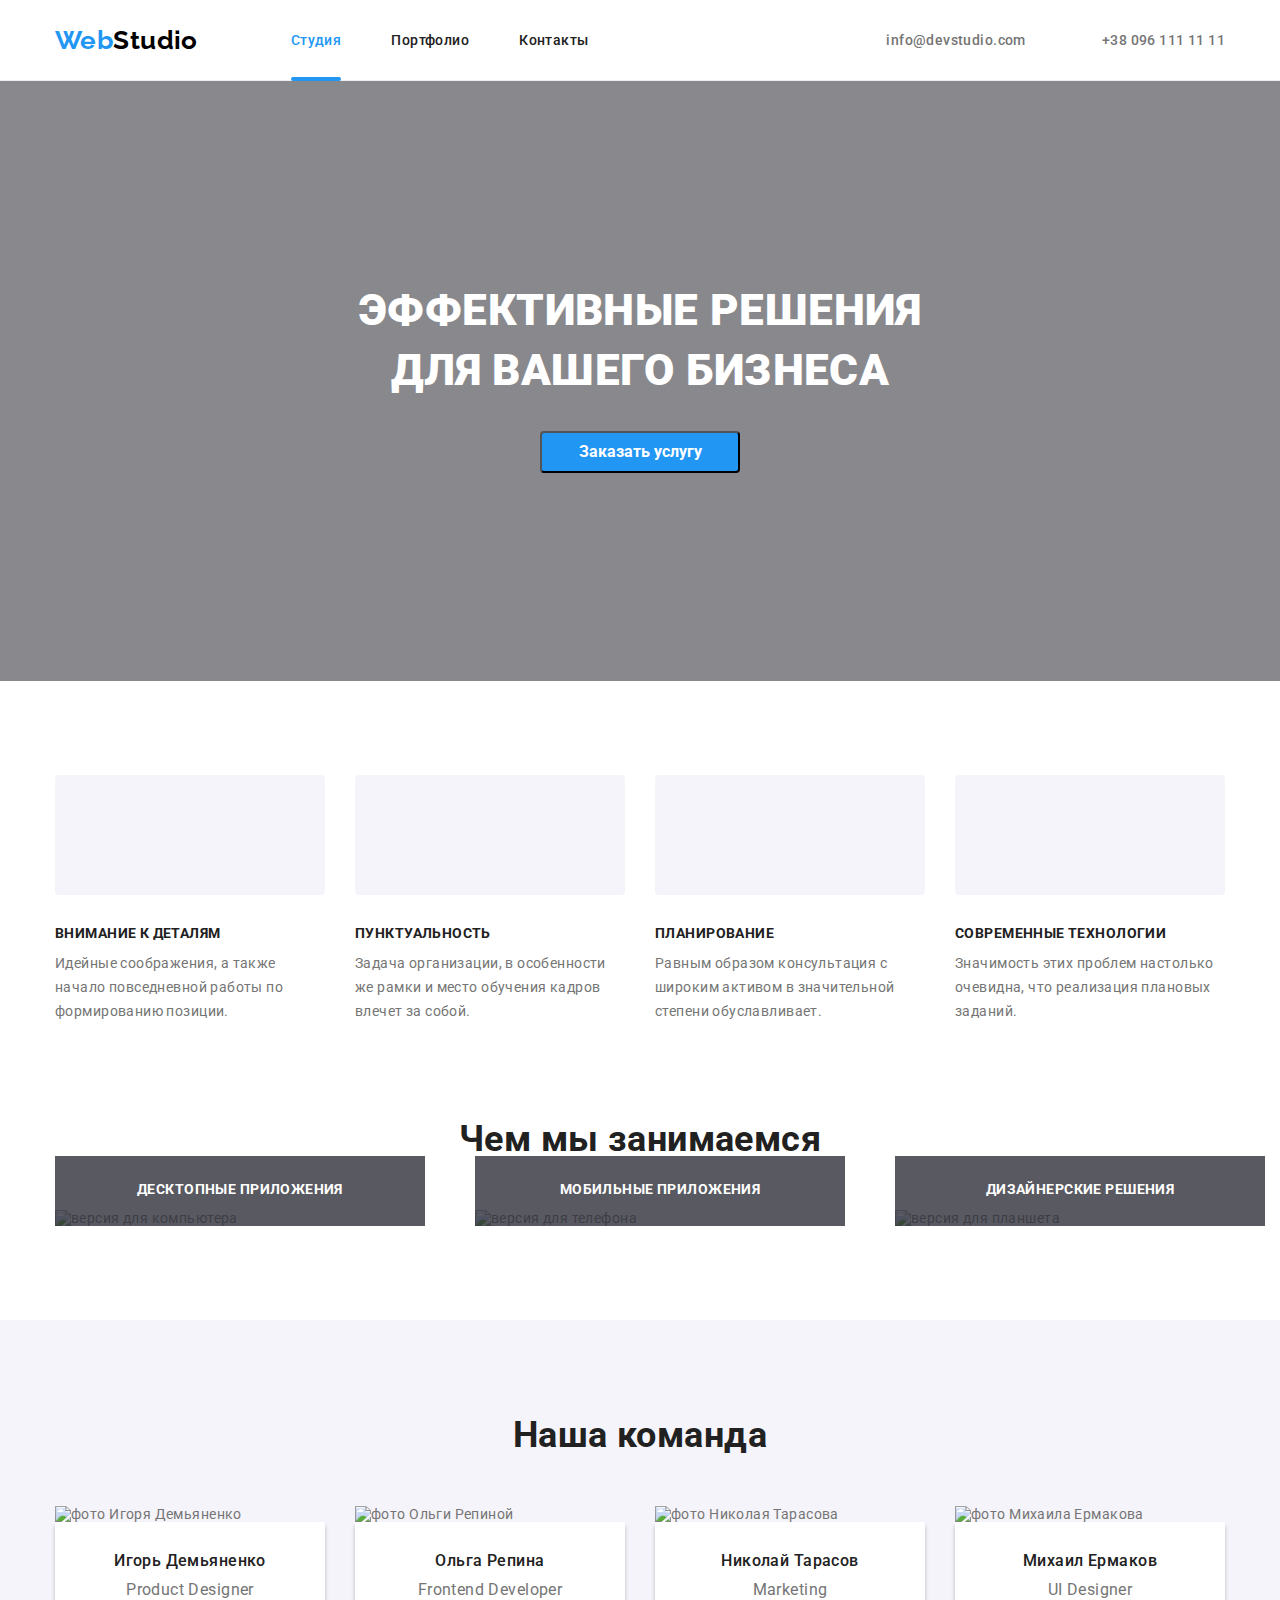
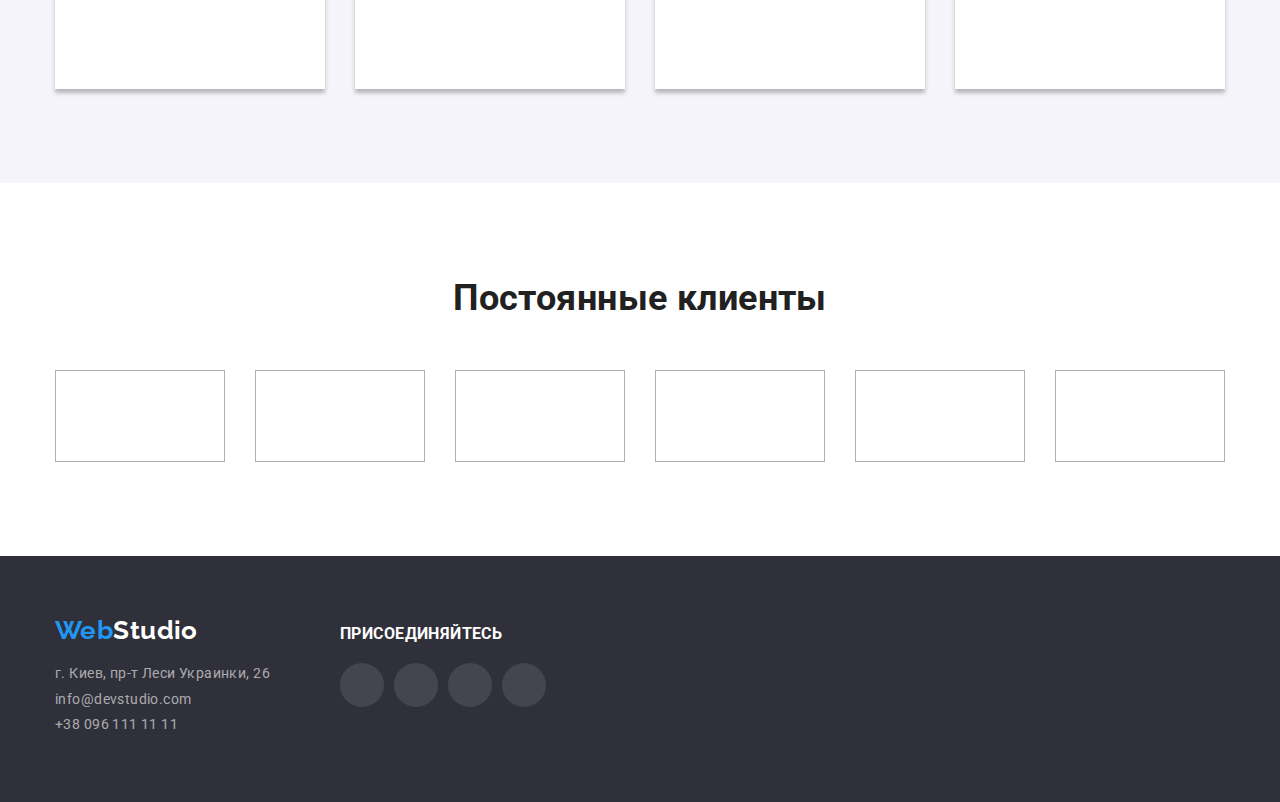
==== index.html @ 6461e67e "перенос репозитория с ДЗ 5" ====
<!DOCTYPE html>
<html lang="ru">

<head>
    <meta charset="UTF-8">
    <meta http-equiv="X-UA-Compatible" content="IE=edge">
    <meta name="viewport" content="width=, initial-scale=1.0">
    <title>WebStudio</title>
    <link rel="preconnect" href="https://fonts.googleapis.com">
    <link rel="preconnect" href="https://fonts.gstatic.com" crossorigin>
    <link
        href="https://fonts.googleapis.com/css2?family=Raleway:wght@700&family=Roboto:wght@400;500;700;900&display=swap"
        rel="stylesheet">
    <link rel="stylesheet"
        href="https://cdnjs.cloudflare.com/ajax/libs/modern-normalize/1.1.0/modern-normalize.min.css">
    <link rel="stylesheet" href="./css/style.css">
</head>

    <body> 
        
            <header class="header">
                <div class="conteiner header-second">
                    <nav class="site-nav">
                        <a href="/" class=logo><span class="logo-color">Web</span>Studio</a>
                        <ul class="list list-nav">
                            <li class="link-header"><a href="./index.html" class="link current">Студия</a></li>
                            <li class="link-header"><a href="./portfolio.html" class="link">Портфолио</a></li>
                            <li class="link-header"><a href="/" class="link">Контакты</a></li>
                        </ul>
                    
                    </nav>
                    
                    <ul class="lists">                    
                            <li class="link-header">
                                <a href="mailto:info@devstudio.com" class="list user">
                                    <svg class="link-icon ">
                                        <use href="./images/sprite.svg#icon-envelope"></use>
                                    </svg>
                                    info@devstudio.com
                                </a>
                            </li>
                            <li class="link-header ">
                                <a href="tel:+380961111111" class="list user">
                                    <div>
                                        <svg class="link-icon">
                                        <use href="./images/sprite.svg#icon-smartphone"></use>
                                    </svg>+38 096 111 11 11
                                </div>
                                
                            </a>
                            </li>                  
                        
                    </ul>
                </div>
                
            
            </header>
                    
        

        <main>
            <!--Герой-->
            
                <section class="hero">
                    <div class="conteiner">
                        <h1 class="hero-title">Эффективные решения <br> для вашего бизнеса</h1>
                        <button  type="button" class="button" data-modal-open> Заказать услугу</button>
                        <div class="backdrop is-hidden" data-modal>
                            <div class="modal">
                                <p class="modal-text">

                                </p>
                                <button type="button" class="modal-button" data-modal-close> 
                                <svg class="modal-icon">
                                    <use href="./images/sprite.svg#icon-close-black"></use>
                                </svg>
                                </button>
                            </div>
                        </div>
                         
                    </div>                    
                
                </section>
            
            
            <!--Преимущества-->
            
                <section class="section feature-section">
                    <div class="conteiner">
                        <ul class="feature-list list">
                            <li class="item">
                                <div class="icon-list">
                                    <svg class="feature-icon">
                                        <use href="./images/sprite.svg#icon-antenna"></use>
                                    </svg>
                                </div>
                                
                                <h3 class="title">Внимание к деталям</h3>
                                <p class="text">Идейные соображения, а также начало повседневной работы по формированию позиции.
                                </p>
                            </li>
                            <li class="item">
                                <div class="icon-list">
                                    <svg class="feature-icon">
                                        <use href="./images/sprite.svg#icon-clock"></use>
                                    </svg>
                                </div>                                
                                <h3 class="title">Пунктуальность</h3>
                                <p class="text">Задача организации, в особенности же рамки и место обучения кадров влечет за
                                    собой.
                                </p>
                            </li>
                            <li class="item">
                                <div class="icon-list">
                                    <svg class="feature-icon">
                                        <use href="./images/sprite.svg#icon-diagram"></use>
                                    </svg>
                                </div>
                                
                                <h3 class="title">Планирование</h3>
                                <p class="text">Равным образом консультация с широким активом в значительной степени
                                    обуславливает.
                                </p>
                            </li>
                            <li class="item">
                                <div class="icon-list">
                                    <svg class="feature-icon">
                                        <use href="./images/sprite.svg#icon-astronaut"></use>
                                    </svg>
                                </div>                                
                                <h3 class="title">Современные технологии</h3>
                                <p class="text">Значимость этих проблем настолько очевидна, что реализация плановых заданий.</p>
                            </li>
                        
                        </ul>
                    </div>
                    
                </section>
            
            
            <!--Примеры работ-->
            
                <section class="section works">
                    <div class="conteiner">
                        <h2 class="section-title">Чем мы занимаемся</h2>
                        <ul class="list card-set">
                            <li class="card card-icon"><img src="./images/box1.jpg" alt="версия для компьютера" width="370">
                                <div class="card-text">
                                    <h3 class="card-title">ДЕСКТОПНЫЕ ПРИЛОЖЕНИЯ</h3>
                                </div>
                                
                            </li>
                                
                            <li class="card card-icon"><img src="./images/box2.jpg" alt="версия для телефона" width="370">
                                <div class="card-text">
                                    <h3 class="card-title">МОБИЛЬНЫЕ ПРИЛОЖЕНИЯ</h3>
                                </div>
                            
                            </li>
                            <li class="card card-icon"><img src="./images/box3.jpg" alt="версия для планшета" width="370">
                                <div class="card-text">
                                    <h3 class="card-title">ДИЗАЙНЕРСКИЕ РЕШЕНИЯ</h3>
                                </div>
                        
                            </li>
                        </ul>
                    </div>
                    
                </section>
            
            
            <!--Наша команда-->
            
                <section class="team">
                    <div class="conteiner">
                        <h2 class="section-title">Наша команда</h2>
                        <ul class="list card-names">
                            <li class="names">
                                <img src="./images/img1.jpg" alt="фото Игоря Демьяненко" width="270">
                                <div class="card-contant">
                                    <h3 class="name">Игорь Демьяненко</h3>
                                    <p class="post">Product Designer</p>
                                    <ul class="team-soc">
                                        <li class="team-child">
                                            <a href="" class="soc-link">
                                                <svg class="team-icon">
                                                    <use href="./images/sprite.svg#icon-instagram"></use>
                                                </svg>
                                            </a>
                                        </li>
                                        <li class="team-child">
                                            <a href="" class="soc-link">
                                                <svg class="team-icon">
                                                    <use href="./images/sprite.svg#icon-twitter"></use>
                                                </svg>
                                            </a>
                                        </li>
                                        <li class="team-child">
                                            <a href="" class="soc-link">
                                                <svg class="team-icon">
                                                    <use href="./images/sprite.svg#icon-facebook"></use>
                                                </svg>
                                            </a>
                                        </li>
                                        <li class="team-child">
                                            <a href="" class="soc-link">
                                                <svg class="team-icon">
                                                    <use href="./images/sprite.svg#icon-linkedin"></use>
                                                </svg>
                                            </a>
                                        </li>
                                    </ul>
                                </div>
                                
                        
                            </li>
                            <li class="names">
                                <img src="./images/img2.jpg" alt="фото Ольги Репиной" width="270">
                                <div class="card-contant">
                                    <h3 class="name">Ольга Репина</h3>
                                    <p class="post">Frontend Developer</p>
                                    <ul class="team-soc">
                                        <li class="team-child">
                                            <a href="" class="soc-link">
                                                <svg class="team-icon">
                                                    <use href="./images/sprite.svg#icon-instagram"></use>
                                                </svg>
                                            </a>
                                        </li>
                                        <li class="team-child">
                                            <a href="" class="soc-link">
                                                <svg class="team-icon">
                                                    <use href="./images/sprite.svg#icon-twitter"></use>
                                                </svg>
                                            </a>
                                        </li>
                                        <li class="team-child">
                                            <a href="" class="soc-link">
                                                <svg class="team-icon">
                                                    <use href="./images/sprite.svg#icon-facebook"></use>
                                                </svg>
                                            </a>
                                        </li>
                                        <li class="team-child">
                                            <a href="" class="soc-link">
                                                <svg class="team-icon">
                                                    <use href="./images/sprite.svg#icon-linkedin"></use>
                                                </svg>
                                            </a>
                                        </li>
                                    </ul>
                                </div>
                                    
                        
                        
                            </li>
                            <li class="names">
                                <img src="./images/img3.jpg" alt="фото Николая Тарасова" width="270">
                                <div class="card-contant">
                                    <h3 class="name">Николай Тарасов</h3>
                                    <p class="post">Marketing</p>
                                    <ul class="team-soc">
                                        <li class="team-child">
                                            <a href="" class="soc-link">
                                                <svg class="team-icon">
                                                    <use href="./images/sprite.svg#icon-instagram"></use>
                                                </svg>
                                            </a>
                                        </li>
                                        <li class="team-child">
                                            <a href="" class="soc-link">
                                                <svg class="team-icon">
                                                    <use href="./images/sprite.svg#icon-twitter"></use>
                                                </svg>
                                            </a>
                                        </li>
                                        <li class="team-child">
                                            <a href="" class="soc-link">
                                                <svg class="team-icon">
                                                    <use href="./images/sprite.svg#icon-facebook"></use>
                                                </svg>
                                            </a>
                                        </li>
                                        <li class="team-child">
                                            <a href="" class="soc-link">
                                                <svg class="team-icon">
                                                    <use href="./images/sprite.svg#icon-linkedin"></use>
                                                </svg>
                                            </a>
                                        </li>
                                    </ul>
                                </div>
                        
                            </li>
                            <li class="names">
                                <img src="./images/img4.jpg" alt="фото Михаила Ермакова" width="270">
                                <div class="card-contant">
                                    <h3 class="name">Михаил Ермаков</h3>
                                    <p class="post">UI Designer</p>
                                    <ul class="team-soc">
                                        <li class="team-child">
                                            <a href=""class="soc-link">
                                                <svg class="team-icon">
                                                    <use href="./images/sprite.svg#icon-instagram"></use>
                                                </svg>
                                            </a>
                                        </li>
                                        <li class="team-child">
                                            <a href="" class="soc-link">
                                                <svg class="team-icon">
                                                    <use href="./images/sprite.svg#icon-twitter"></use>
                                                </svg>
                                            </a>
                                        </li>
                                        <li class="team-child">
                                            <a href="" class="soc-link">
                                                <svg class="team-icon">
                                                    <use href="./images/sprite.svg#icon-facebook"></use>
                                                </svg>
                                            </a>
                                        </li>
                                        <li class="team-child">
                                            <a href="" class="soc-link">
                                                <svg class="team-icon">
                                                    <use href="./images/sprite.svg#icon-linkedin"></use>
                                                </svg>
                                            </a>
                                        </li>
                                    </ul>
                                </div>
                        
                            </li>
                        </ul>
                    </div>
                    
                </section>

                <section class="clients">
                   <div class="conteiner">
                    <h2 class="section-title">Постоянные клиенты</h2>
                    <ul class="list card-clients">
                        <li class="card">
                            <a href="" class="link-logo">
                            <svg class="logo-icon">
                                <use href="./images/sprite.svg#icon-Logo1"></use>
                            </svg>
                        </a>
                        </li>
                    
                        <li class="card">
                            <a href="" class="link-logo">
                            <svg class="logo-icon">
                                <use href="./images/sprite.svg#icon-Logo2"></use>
                            </svg>
                        </a>
                    
                        </li>
                        <li class="card">
                            <a href="" class="link-logo">
                            <svg class="logo-icon">
                                <use href="./images/sprite.svg#icon-Logo3"></use>
                            </svg>
                        </a>
                    
                        </li>
                        <li class="card">
                            <a href="" class="link-logo">
                                <svg class="logo-icon">
                                    <use href="./images/sprite.svg#icon-Logo4"></use>
                                </svg>
                            </a>
                        
                        </li>
                        <li class="card">
                            <a href="" class="link-logo">
                                <svg class="logo-icon">
                                    <use href="./images/sprite.svg#icon-Logo5"></use>
                                </svg>
                            </a>
                        
                        </li>
                        <li class="card">
                            <a href="" class="link-logo">
                                <svg class="logo-icon">
                                    <use href="./images/sprite.svg#icon-Logo6"></use>
                                </svg>
                            </a>
                        
                        </li>
                    </ul>

                   </div>


                </section>
            
            
        </main>
        <!--Футер-->
        
            <footer class="footer">
                <div class="conteiner footer-conteiner">
                <div class=" footer-first">
                    <a href="/" class="footer-logo"><span class="logo-color">Web</span>Studio</a>
                    <address class="address">
                        <span class="footer-link">г. Киев, пр-т Леси Украинки, 26</span>
                        <a href="mailto:info@devstudio.com" class="footer-link">info@devstudio.com</a>
                        <a href="tel:+380961111111" class="footer-link">+38 096 111 11 11</a>
                    </address>
                </div>
                <div class="footer-icon">
                    <p class="title-footer">ПРИСОЕДИНЯЙТЕСЬ</p>
                    <ul class="footer-soc">
                        <li class="footer-list">
                            <a href="" class="footer-links">
                                <svg class="footer-icons">
                                    <use href="./images/sprite.svg#icon-instagram"></use>
                                </svg>
                            </a>
                        </li>
                        <li class="footer-list">
                            <a href="" class="footer-links">
                                <svg class="footer-icons">
                                    <use href="./images/sprite.svg#icon-twitter"></use>
                                </svg>
                            </a>
                        </li>
                        <li class="footer-list">
                            <a href="" class="footer-links">
                                <svg class="footer-icons">
                                    <use href="./images/sprite.svg#icon-facebook"></use>
                                </svg>
                            </a>
                        </li>
                        <li class="footer-list">
                            <a href="" class="footer-links">
                                <svg class="footer-icons">
                                    <use href="./images/sprite.svg#icon-linkedin"></use>
                                </svg>
                            </a>
                        </li>
                    </ul>
                </div>
                </div>
                
            </footer>
        
        
    <script src="./js/modal.js"></script>
    </body>


</html>
---- css/style.css ----
/* основной цвет  #757575* */
/* вторичный цвет #212121* /
/* цвет фона  #E5E5E5*/
/* вторичный цвет фона  2F303A*/
/* цвет в хутуре rgb(0, 0, 0, 0.2) */
/* акцент 2196F3*/

:root {
  --primary-text-color: #757575;
  --title-text-color: #212121;
  --primary-bg-color: #ffffff;
  --secondary-bg-color: #2f303a;
  --accent: #2196f3;
}
/* общие свойства */
body {
  background-color: var(--primary-bg-color);
  color: var(--primary-text-color);
  font-family: Roboto, sans-serif;
  font-weight: 400;
  font-size: 14px;
  letter-spacing: 0.03em;
}
.conteiner {
  margin-left: auto;
  margin-right: auto;
  width: 1200px;
  padding: 0 15px;
}

img {
  display: block;
  max-width: 100%;
  height: auto;
}

.list {
  list-style: none;
}

/* хедер */
.header {
  border-bottom: 1px solid #ececec;
}

.header-second {
  display: flex;
}

.logo {
  display: flex;
  align-items: center;
  color: #000000;
  font-family: Raleway, sans-serif;
  font-weight: 700;
  font-size: 26px;
  line-height: 1.19;
  text-decoration: none;
  margin-right: 93px;
}
.logo-color {
  color: var(--accent);
}

.lists {
  display: flex;
  align-items: center;
  padding-left: 0px;
  list-style: none;
  margin: 0 0 0 auto;
  color: var(--primary-text-color);
  fill: var(--primary-text-color);
}

.user {
  transition: color 250ms cubic-bezier(0.4, 0, 0.2, 1);
  display: flex;
  align-items: center;
  color: var(--primary-text-color);
  font-weight: 500;
  font-size: 14px;
  padding-top: 32px;
  padding-bottom: 32px;
  text-decoration: none;
  fill: currentColor;
}

.link-header {
  margin: 0 0 0 50px;
}
.link-header:first-child {
  margin-left: 0;
}

.link-icon {
  width: 16px;
  height: 12px;
  margin-right: 10px;
}
.user:hover,
.user:focus {
  color: var(--accent);
}
.current {
  position: relative;
}
.current::after {
  content: "";
  position: absolute;
  display: block;
  width: 100%;
  height: 4px;
  background-color: var(--accent);
  bottom: -1px;
  border-radius: 2px;
}
/* Навигация */
.site-nav {
  display: flex;
}
.list-nav {
  padding-left: 0px;
  display: flex;
  align-items: center;
  color: var(--title-text-color);
  margin: 0;
}
.site-nav .link {
  transition: color 250ms cubic-bezier(0.4, 0, 0.2, 1);
}

.site-nav .link:hover,
.site-nav .link:focus,
.site-nav .link.current {
  color: var(--accent);
}

.link {
  display: flex;
  align-items: center;
  color: var(--title-text-color);
  font-weight: 500;
  font-size: 14px;
  line-height: 1.17;
  text-decoration: none;
  padding-top: 32px;
  padding-bottom: 32px;
}

/* Герой */

.hero {
  text-align: center;
  max-width: 1600px;
  min-height: 600px;
  margin-left: auto;
  margin-right: auto;
  background-color: #c4c4c4;
  background-image: linear-gradient(
      to right,
      rgba(47, 48, 58, 0.4),
      rgba(47, 48, 58, 0.4)
    ),
    url(../images/hero.jpg);

  background-size: cover;
  padding-top: 200px;
  padding-bottom: 200px;
}
.backdrop.is-hidden {
  visibility: hidden;
  opacity: 0;
  pointer-events: none;
}
.backdrop {
  position: fixed;
  top: 0;
  left: 0;
  width: 100%;
  height: 100%;
  background-color: rgba(0, 0, 0, 0.5);
  opacity: 1;
  visibility: visible;
  transition: opacity 250ms cubic-bezier(0.4, 0, 0.2, 1),
    visibility 250ms cubic-bezier(0.4, 0, 0.2, 1);
}
.modal {
  position: absolute;
  top: 50%;
  left: 50%;
  transform: translate(-50%, -50%);
  min-width: 528px;
  min-height: 581px;
  background-color: #ffffff;
}
.modal-button {
  position: absolute;
  top: 8px;
  right: 8px;
  width: 30px;
  height: 30px;
  background-color: #ffffff;
  display: flex;
  justify-content: center;
  align-items: center;
  border: 1px solid rgba(0, 0, 0, 0.2);
  border-radius: 50%;
}
.modal-icon {
  width: 18px;
  height: 18px;
  fill: #000000;
}
.modal-text {
  margin: 0;
  padding: 0;
}
.hero-title {
  color: #ffffff;
  font-weight: 900;
  font-size: 44px;
  line-height: 1.36;
  text-transform: uppercase;
  margin-top: 0;
  margin-bottom: 30px;
}
.button {
  transition: background-color 250ms cubic-bezier(0.4, 0, 0.2, 1);
  color: var(--primary-bg-color);
  background-color: var(--accent);
  font-weight: 700;
  font-size: 16px;
  width: 200px;
  padding: 10px 32px;
  border-radius: 4px;
  cursor: pointer;
  box-sizing: border-box;
}
.button:hover,
.button:focus {
  background-color: #188ce8;
}

/* Секция */

.section {
  display: block;
}
.section-title {
  color: var(--title-text-color);
  font-weight: 700;
  font-size: 36px;
  line-height: 1.17;
  text-align: center;
  margin-top: 0;
  margin-bottom: 50px;
}

/* Преимущества */
.feature-icon {
  width: 70px;
  height: 70px;
}
.icon-list {
  width: 270px;
  height: 120px;
  background-color: #f5f4fa;
  display: flex;
  justify-content: center;
  align-items: center;
  border-radius: 4px;
  margin-bottom: 30px;
}

.visually-hidden {
  position: absolute;
  clip: rect(0 0 0 0);
  width: 1px;
  height: 1px;
  margin: -1px;
}
.feature-section {
  padding-top: 94px;
}

.feature-list {
  display: flex;
  padding-left: 0px;
  margin-top: 0;
  margin-bottom: 0;
}
.feature-list > .item {
  width: 270px;
  margin-left: 30px;
}
.feature-list > .item:first-child {
  margin-left: 0;
}

.feature-list .title {
  color: var(--title-text-color);
  font-weight: 700;
  font-size: 14px;
  line-height: 1.17;
  text-transform: uppercase;
  margin-top: 0;
  margin-bottom: 0;
  padding: 0;
  margin-bottom: 10px;
}
.feature-list .text {
  color: var(--primary-text-color);
  font-weight: 400;
  font-size: 14px;
  line-height: 1.71;
  margin-top: 0;
  margin-bottom: 0;
  padding: 0;
}

/* Примеры работ */
.works {
  padding-top: 94px;
  padding-bottom: 94px;
}
.card-set {
  display: flex;
  padding: 0;
  margin: 0;
}

.card-set > .card {
  margin-left: 50px;
}
.card-set > .card:first-child {
  margin-left: 0;
}

.card-title {
  font-family: Roboto, sans-serif;
  font-weight: 700;
  font-size: 14px;
  line-height: 0.87;
  text-transform: uppercase;
  padding: 27px 0;
  margin: 0;
  text-align: center;
  color: #ffffff;
}
.card-icon {
  position: relative;
}
.card-text {
  position: absolute;
  bottom: 0;
  width: 100%;
  height: 70px;
  background-color: rgba(47, 48, 58, 0.8);
}

/* Наша команда */

.team {
  background-color: #f5f4fa;
  display: flex;
  padding-top: 94px;
  padding-bottom: 94px;
}
.card-contant {
  padding: 30px 10px;
  text-align: center;
  background: #ffffff;
  box-shadow: 0 4px 4px 0 rgba(0, 0, 0, 0.25);
}
.card-names {
  display: flex;
  padding: 0;
  margin: 0;
  border: #f5f4fa;
}
.card-names > .names {
  margin-left: 30px;
}
.card-names > .names:first-child {
  margin-left: 0;
}

.name {
  color: var(--title-text-color);
  font-size: 16px;
  font-weight: 500;
  line-height: 1.17;
  margin: 0 0 10px 0;
}
.post {
  color: var(--primary-text-color);
  font-size: 16px;
  font-weight: 400;
  line-height: 1.17;
  margin: 0;
}
.team-soc {
  display: flex;
  align-items: center;
  justify-content: center;
  list-style: none;
  margin: 16px 0 0 0;
  padding: 0;
}
.team-link {
  margin-left: 10px;
}

.team-icon {
  width: 20px;
  height: 20px;
  transition: fill 250ms cubic-bezier(0.4, 0, 0.2, 1);
}
.soc-link {
  display: flex;
  justify-content: center;
  align-items: center;
  width: 44px;
  height: 44px;
  border-radius: 50%;
  fill: #afb1b8;
  transition: background-color 250ms cubic-bezier(0.4, 0, 0.2, 1);
}
.team-child {
  background-color: white;
  margin-left: 10px;
}
.team-child:first-child {
  margin-left: 0;
}

.soc-link:hover,
.soc-link:focus {
  fill: #ffffff;
  background-color: var(--accent);
}
/* Наши клиенты */
.clients {
  padding-top: 94px;
  padding-bottom: 94px;
}
.card-clients {
  display: flex;
  align-items: center;
  justify-content: center;
  padding: 0;
  margin: 0 0 0 -30px;
}
.card {
  margin: 0 0 0 30px;
}
.logo-icon {
  width: 106px;
  height: 60px;
}
.link-logo {
  transition: fill 250ms cubic-bezier(0.4, 0, 0.2, 1),
    border 250ms cubic-bezier(0.4, 0, 0.2, 1);
  display: flex;
  align-items: center;
  justify-content: center;
  width: 170px;
  height: 92px;
  fill: #afb1b8;
  border: 1px solid #afb1b8;
}
.link-logo:hover,
.link-logo:focus {
  fill: var(--accent);
  border: 1px solid var(--accent);
}

/* футер */
.footer {
  background-color: #2f303a;
  padding-top: 60px;
  padding-bottom: 60px;
}
.footer-conteiner {
  display: flex;
  align-items: baseline;
}

.footer-logo {
  display: flex;
  align-items: center;
  color: #ffffff;
  font-family: Raleway, sans-serif;
  font-weight: 700;
  font-size: 26px;
  text-decoration: none;
  margin: 0;
}

.address {
  color: #ffffff;
  font-size: 14px;
  font-style: normal;
  display: block;
  margin-top: 20px;
}
.footer-link {
  color: rgba(255, 255, 255, 0.6);
  font-size: 14px;
  font-weight: 400;
  line-height: 1.17;
  text-decoration: none;
  display: block;
  margin-bottom: 9px;
}
.footer-icon {
  display: block;
  margin-left: 70px;
}

.footer-icons {
  width: 20px;
  height: 20px;
  fill: #ffffff;
}

.title-footer {
  font-family: Roboto, sans-serif;
  font-weight: 700;
  font-size: 16px;
  line-height: 1.2;
  text-transform: uppercase;
  margin: 0 0 20px 0;
  color: #ffffff;
}
.footer-soc {
  display: flex;
  justify-content: center;
  align-items: center;
  margin: 0;
  padding: 0;
}
.footer-list {
  display: flex;
  margin: 0;
  padding: 0;
}
.footer-list:not(:last-child) {
  margin-right: 10px;
}

.footer-links {
  transition: background-color 250ms cubic-bezier(0.4, 0, 0.2, 1);
  display: inline-flex;
  justify-content: center;
  align-items: center;
  width: 44px;
  height: 44px;
  background-color: rgba(255, 255, 255, 0.1);
  color: var(--second-white-color);
  border-radius: 50%;
}
.footer-links:hover,
.footer-links:focus {
  background-color: var(--accent);
}

/* Портфолио */
.portfolio {
  background-color: #ffffff;
  padding-top: 94px;
  padding-bottom: 94px;
}
.first {
  display: flex;
  justify-content: center;
  padding: 0;
  margin: 0 0 50px 0;
}

.filtr {
  transition: background-color 250ms cubic-bezier(0.4, 0, 0.2, 1),
    color 250ms cubic-bezier(0.4, 0, 0.2, 1),
    box-shadow 250ms cubic-bezier(0.4, 0, 0.2, 1);
  background-color: #f5f4fa;
  padding: 6px 22px;
  border-radius: 0;
}
.portfolio-button {
  margin-left: 8px;
}
.portfolio-button:first-child {
  margin-left: 0;
}

.filtr:hover,
.filtr:focus {
  background-color: var(--accent);
  color: #ffffff;
  box-shadow: 0 4px 4px 0 rgba(0, 0, 0, 0.25);
}
.card-cont > .title {
  color: var(--title-text-color);
  font-size: 18px;
  font-weight: 700;
  line-height: 2;
  margin: 0;
  padding: 0;
}
.description {
  color: var(--primary-text-color);
  font-weight: 400;
  font-size: 16px;
  line-height: 1.88;
  margin: 0;
  padding: 0;
}

.currents {
  color: var(--primary-bg-color);
  background-color: var(--accent);
}

.second {
  list-style: none;
  display: flex;
  flex-wrap: wrap;
  margin-bottom: 0;
  padding-left: 0;
  margin-left: -30px;
  margin-top: -30px;
}
.links {
  transition: box-shadow 250ms cubic-bezier(0.4, 0, 0.2, 1);
  text-decoration: none;
  display: inline-block;
}

.links:hover,
.links:focus {
  box-shadow: 0 4px 4px 0 rgba(0, 0, 0, 0.25);
}

.second > .filtrs {
  margin-left: 30px;
  margin-top: 30px;
}
.card-cont {
  padding: 20px 24px;
  margin: 0;
  border-bottom: 1px solid rgba(238, 238, 238, 1);
  border-left: 1px solid rgba(238, 238, 238, 1);
  border-right: 1px solid rgba(238, 238, 238, 1);
}
.card-cont > .title {
  margin: 0 0 4px 0;
}
/* Анимация карточек порфолио */
.second-product {
  position: relative;
  overflow: hidden;
}

.filtrs-text {
  position: absolute;
  transform: translateY(100%);
  transition: transform 250ms cubic-bezier(0.4, 0, 0.2, 1);
  top: 0;
  left: 0;
  padding: 63px 24px;
  width: 100%;
  height: 100%;
  background-color: var(--accent);
}
.second-text {
  margin: 0;
  padding: 0;
  color: #ffffff;
  font-size: 18px;
  line-height: 1.55;
  letter-spacing: 0.03em;
}
.links:hover .filtrs-text,
.links:focus .filtrs-text {
  transform: translateY(0);
}
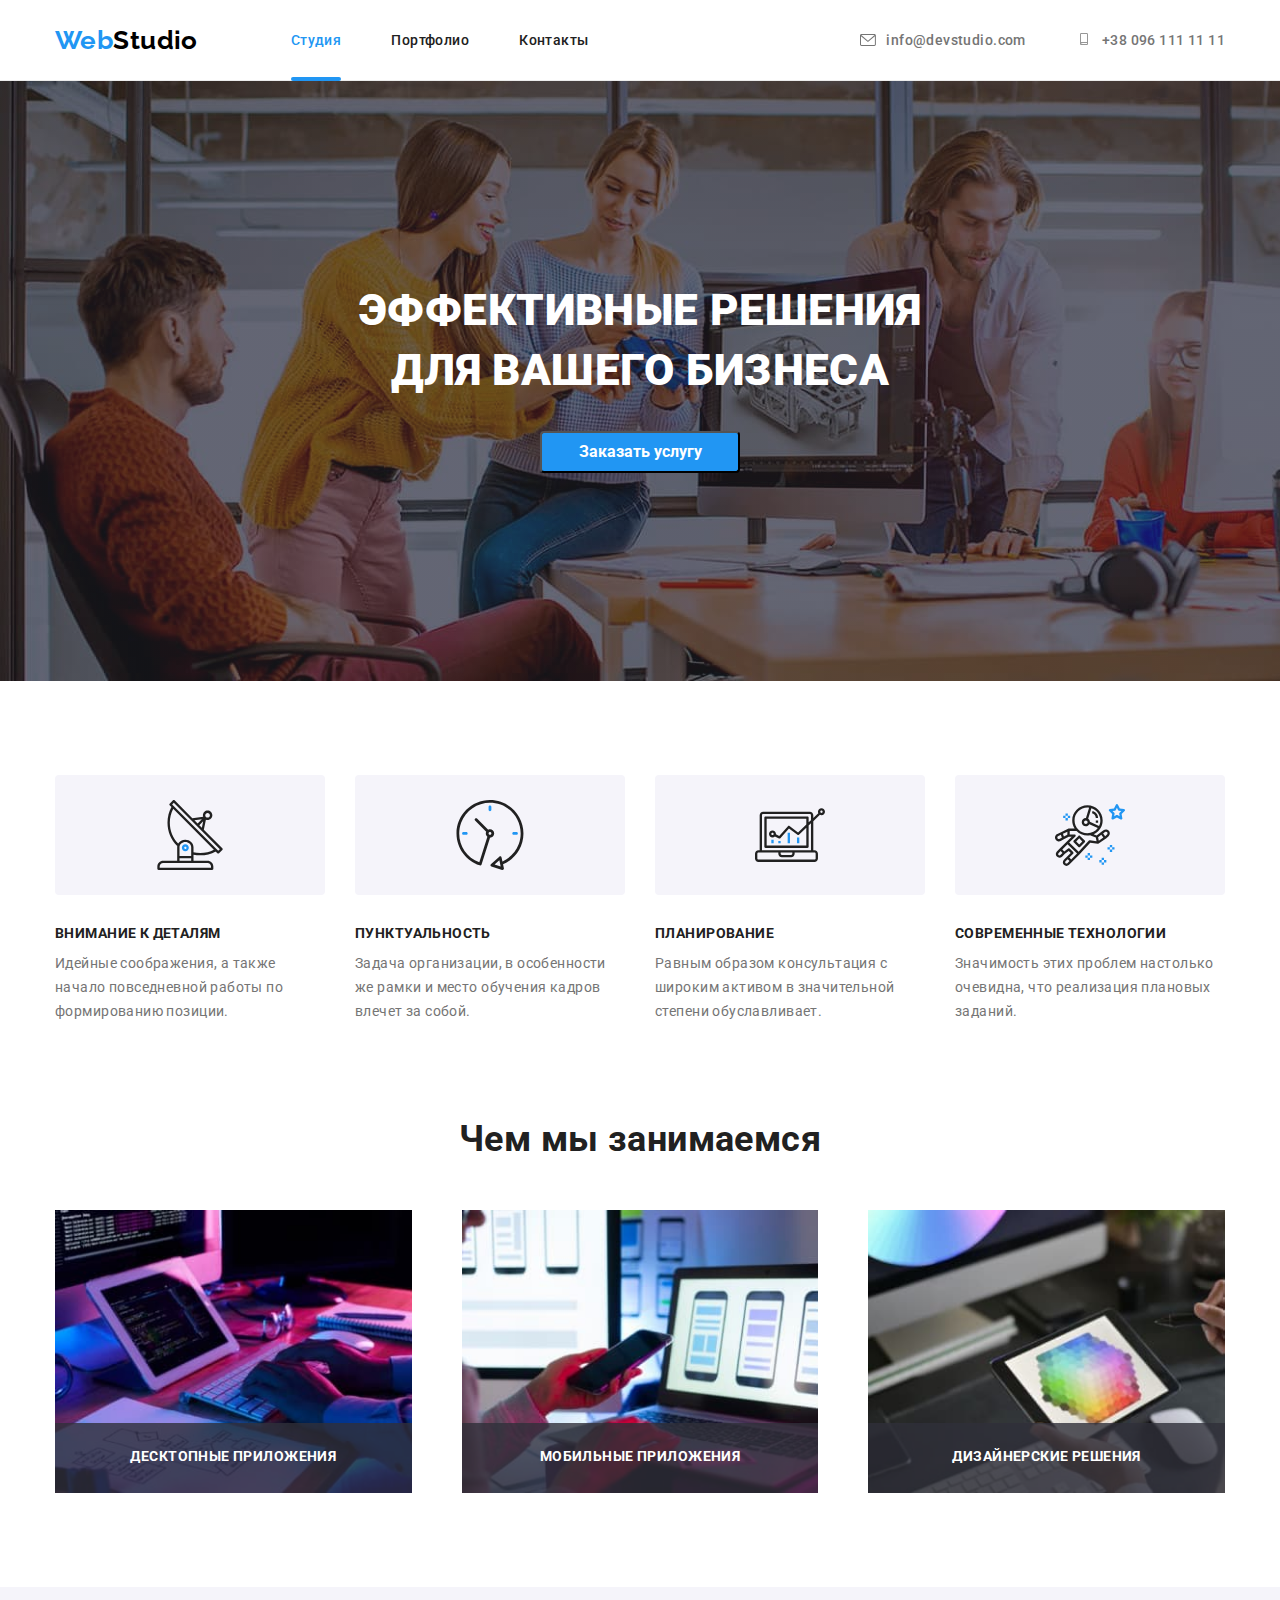
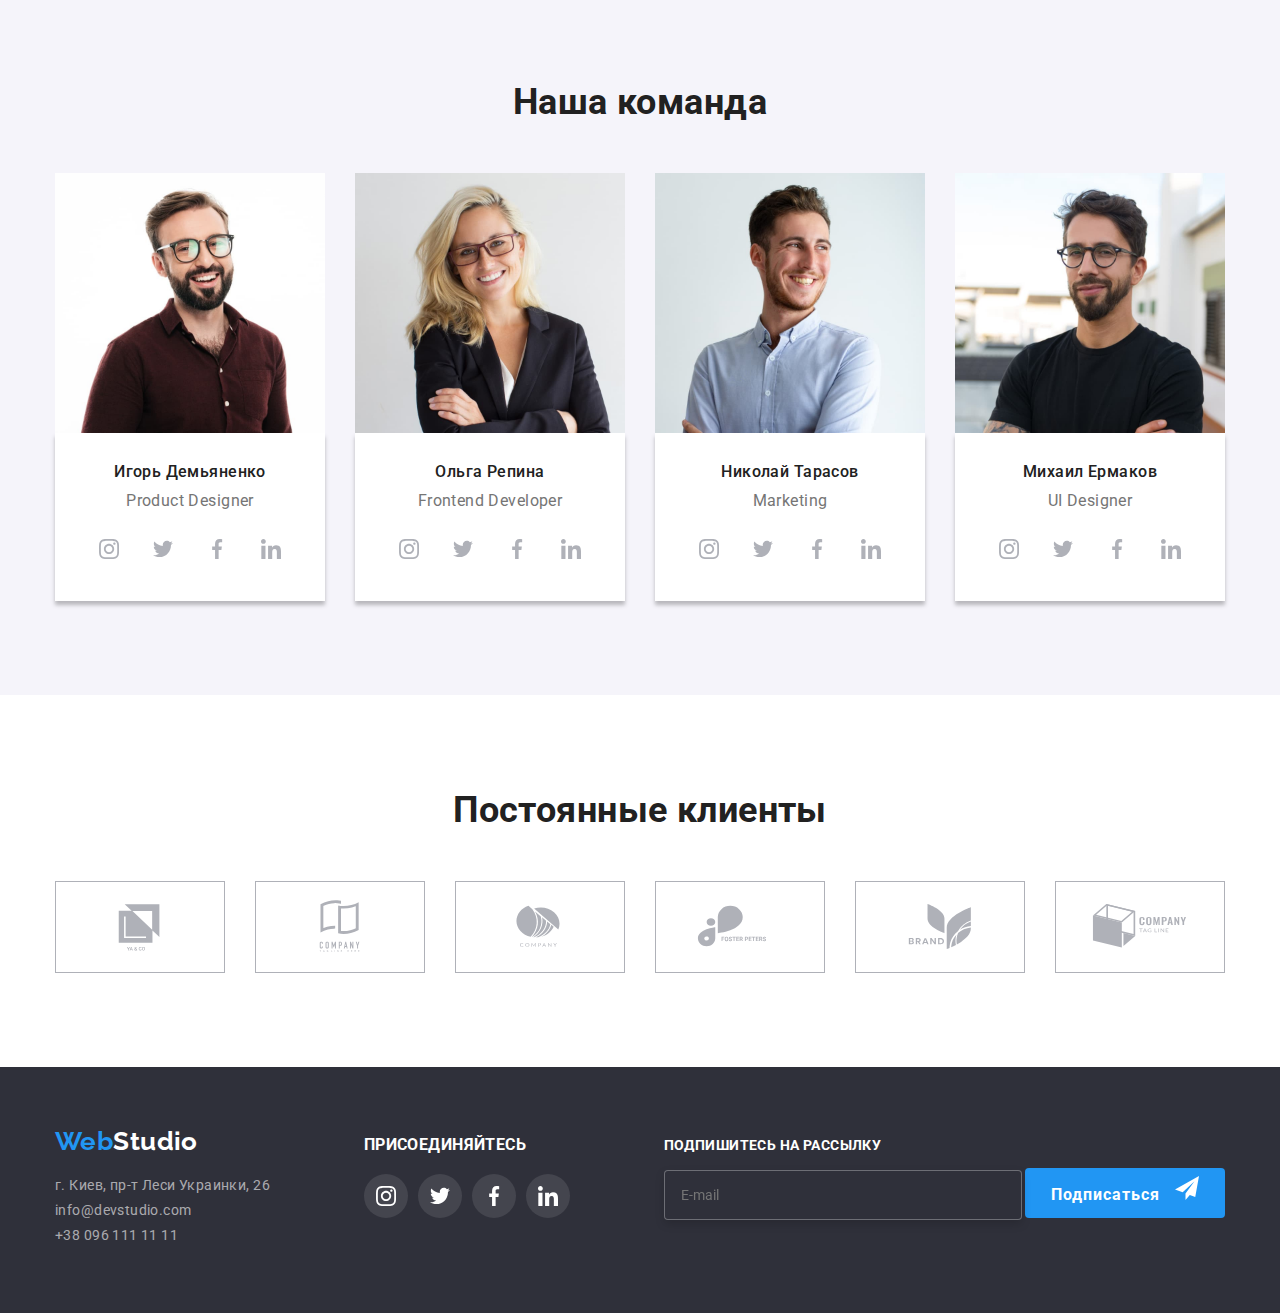
==== commit 1d2dd7bf: "полностью доработка ДЗ6" ====
--- a/index.html
+++ b/index.html
@@ -75,6 +75,53 @@
                                     <use href="./images/sprite.svg#icon-close-black"></use>
                                 </svg>
                                 </button>
+                                <div>
+                                    <p class="title-modal">Оставьте свои данные, мы вам перезвоним</p>
+                                    <form class="form " autocomplete="off">
+                                        <div class="form-field">
+                                            <label for="name" class="label">Имя</label>
+                                            <input class="input" type="name" name="name" id="name">
+                                            <svg class="modal-form-icon">
+                                                <use href="./images/icons.svg#icon-personblack"></use>
+                                            </svg>
+                                        </div>
+                                        <div class="form-field">
+                                            <label for="tel">Телефон</label>
+                                            <input class="input" type="tel" name="tel" id="tel" autocomplete="on">
+                                        <svg class="modal-form-icon">
+                                            <use href="./images/icons.svg#icon-phoneblack"></use>
+                                        </svg>
+                                        </div>
+
+                                        <div class="form-field">
+                                            <label for="email">Почта</label>
+                                            <input class="input" type="email" name="email" id="email" autocomplete="on">
+                                        <svg class="modal-form-icon">
+                                            <use href="./images/icons.svg#icon-emailblack"></use>
+                                        </svg>
+                                        </div>
+
+                                        <div class="form-field">
+                                            <label for="comment">Комментарий</label>
+                                            <textarea class="input" name="comment" id="comment" rows="5" placeholder="Введите текст"></textarea>
+                                        </div>
+
+                                        <div class="form-fields">
+                                            <label for="checks">
+                                            <input class="input checkbox" type="checkbox" name="condition" value="check" id="checks">
+                                            <span class="modal-form-check">
+                                               
+                                            </span>
+                                            </label>
+                                            <label for="check">Соглашаюсь с рассылкой и принимаю <a href="" class="check-color">Условия договора</a></label>
+                                        </div>
+                                        <div class="form-fields">
+                                            <button type="submit" class="submit-button" >Отправить</button>
+                                        </div>                                  
+                                                                                                                   
+                                                                              
+                                    </form>
+                                </div>
                             </div>
                         </div>
                          
@@ -334,6 +381,7 @@
                     </div>
                     
                 </section>
+                    <!--Наши клиенты-->
 
                 <section class="clients">
                    <div class="conteiner">
@@ -441,6 +489,23 @@
                         </li>
                     </ul>
                 </div>
+                <div class="footer-connect">
+                    <p class="title-connect">
+                        Подпишитесь на рассылку
+                    </p>
+                
+                    
+                        <form class="js-speaker-form footer-form">                            
+                            <input type="email" class="form-email" name="email" id="email" placeholder="E-mail">
+                            <button type="submit" class="form-button">Подписаться
+                            <svg class="form-icons">
+                                <use href="./images/icons.svg#icon-iconsend"></use>
+                            </svg>
+                            </button>
+                
+                        </form>
+                   
+                </div>
                 </div>
                 
             </footer>
--- a/css/style.css
+++ b/css/style.css
@@ -174,6 +174,7 @@
 }
 .backdrop {
   position: fixed;
+  z-index: 888;
   top: 0;
   left: 0;
   width: 100%;
@@ -207,14 +208,20 @@
   border-radius: 50%;
 }
 .modal-icon {
+  transition: fill 250ms cubic-bezier(0.4, 0, 0.2, 1);
   width: 18px;
   height: 18px;
   fill: #000000;
 }
+.modal-icon:focus,
+.modal-icon:hover {
+  fill: var(--accent);
+}
 .modal-text {
   margin: 0;
   padding: 0;
 }
+
 .hero-title {
   color: #ffffff;
   font-weight: 900;
@@ -240,6 +247,124 @@
 .button:focus {
   background-color: #188ce8;
 }
+/* Герой формы */
+
+textarea {
+  resize: none;
+}
+.title-modal {
+  color: var(--title-text-color);
+  font-weight: 700;
+  font-size: 20px;
+  line-height: 1.15;
+  padding: 0;
+  margin: 40px 39px 12px 41px;
+}
+.form {
+  width: 448px;
+  height: 342px;
+  margin: 0 40px 164px;
+}
+.form-field {
+  display: flex;
+  flex-direction: column;
+  margin-bottom: 20px;
+  text-align: start;
+}
+.form-fields {
+  flex-direction: row;
+  text-align: center;
+}
+.form-field label {
+  margin-bottom: 4px;
+}
+.form-field .input {
+  color: var(--primary-text-color);
+  font-weight: 400;
+  font-size: 12px;
+  line-height: 1.17;
+  padding: 12px 11px;
+  margin: 0;
+  border: 1px solid rgb(33, 33, 33, 0.2);
+  padding-left: 42px;
+}
+
+.form-field > .input:last-child {
+  padding: 12px 16px;
+}
+.check {
+  color: var(--primary-text-color);
+  font-weight: 400;
+  font-size: 14px;
+  line-height: 1.72;
+}
+.check-color {
+  color: var(--accent);
+}
+.submit-button {
+  transition: background-color 250ms cubic-bezier(0.4, 0, 0.2, 1);
+  width: 200px;
+  height: 50px;
+  color: var(--primary-bg-color);
+  background-color: var(--accent);
+  font-weight: 700;
+  font-size: 16px;
+  padding: 10px 56px;
+  border-radius: 4px;
+  border: none;
+  cursor: pointer;
+  box-sizing: border-box;
+  margin-top: 30px;
+}
+.submit-button:hover,
+.submit-button:focus {
+  background-color: #188ce8;
+}
+
+.input:focus ~ .modal-form-icon {
+  fill: var(--accent);
+}
+
+.modal-form-icon {
+  width: 18px;
+  height: 18px;
+  position: absolute;
+  top: 30px;
+  left: 12px;
+}
+
+.input:focus {
+  outline: none;
+  border: 1px solid var(--accent);
+  cursor: pointer;
+  transition: border 250ms cubic-bezier(0.4, 0, 0.2, 1);
+}
+.checkbox {
+  -webkit-appearance: none;
+  -moz-appearance: none;
+  appearance: none;
+  position: absolute;
+}
+.checks {
+  display: block;
+}
+
+.form-field,
+.form-fields {
+  position: relative;
+}
+.modal-form-check {
+  display: inline-block;
+  width: 15px;
+  height: 15px;
+  border: 2px solid var(--title-text-color);
+  border-radius: 2px;
+  background-image: url(../images/iconchecksecond.svg);
+}
+.checkbox:checked + .modal-form-check {
+  background-color: var(--accent);
+  border-color: var(--accent);
+}
 
 /* Секция */
 
@@ -484,6 +609,7 @@
 .footer-conteiner {
   display: flex;
   align-items: baseline;
+  justify-content: space-between;
 }
 
 .footer-logo {
@@ -515,7 +641,6 @@
 }
 .footer-icon {
   display: block;
-  margin-left: 70px;
 }
 
 .footer-icons {
@@ -563,6 +688,63 @@
 .footer-links:hover,
 .footer-links:focus {
   background-color: var(--accent);
+}
+/* Футер форм */
+.footer-connect {
+  display: block;
+  margin: 0;
+  padding: 0;
+}
+.title-connect {
+  font-family: Roboto, sans-serif;
+  font-weight: 700;
+  font-size: 14px;
+  line-height: 1.14;
+  text-transform: uppercase;
+  padding: 0;
+  margin: 0 0 14px 0;
+  color: #ffffff;
+}
+.footer-connect-list {
+  display: flex;
+  margin: 0;
+  padding: 0;
+}
+.form-button {
+  transition: background-color 250ms cubic-bezier(0.4, 0, 0.2, 1);
+  width: 200px;
+  height: 50px;
+  font-family: Roboto, sans-serif;
+  font-weight: 700;
+  font-size: 16px;
+  line-height: 1.87;
+  letter-spacing: 0.06em;
+  color: var(--primary-bg-color);
+  background-color: var(--accent);
+  border: none;
+  border-radius: 4px;
+  cursor: pointer;
+}
+.form-button:focus,
+.form-button:hover {
+  background-color: #188ce8;
+}
+.form-email {
+  padding: 15px 0 15px 16px;
+  width: 358px;
+  height: 50px;
+  border: 1px solid rgba(255, 255, 255, 0.3);
+  filter: drop-shadow(0px 4px 4px rgba(0, 0, 0, 0.15));
+  border-radius: 4px;
+  color: rgba(255, 255, 255, 0.6);
+  background-color: #2f303a;
+}
+
+.form-icons {
+  width: 24px;
+  height: 24px;
+  fill: #ffffff;
+  margin-left: 10px;
 }
 
 /* Портфолио */
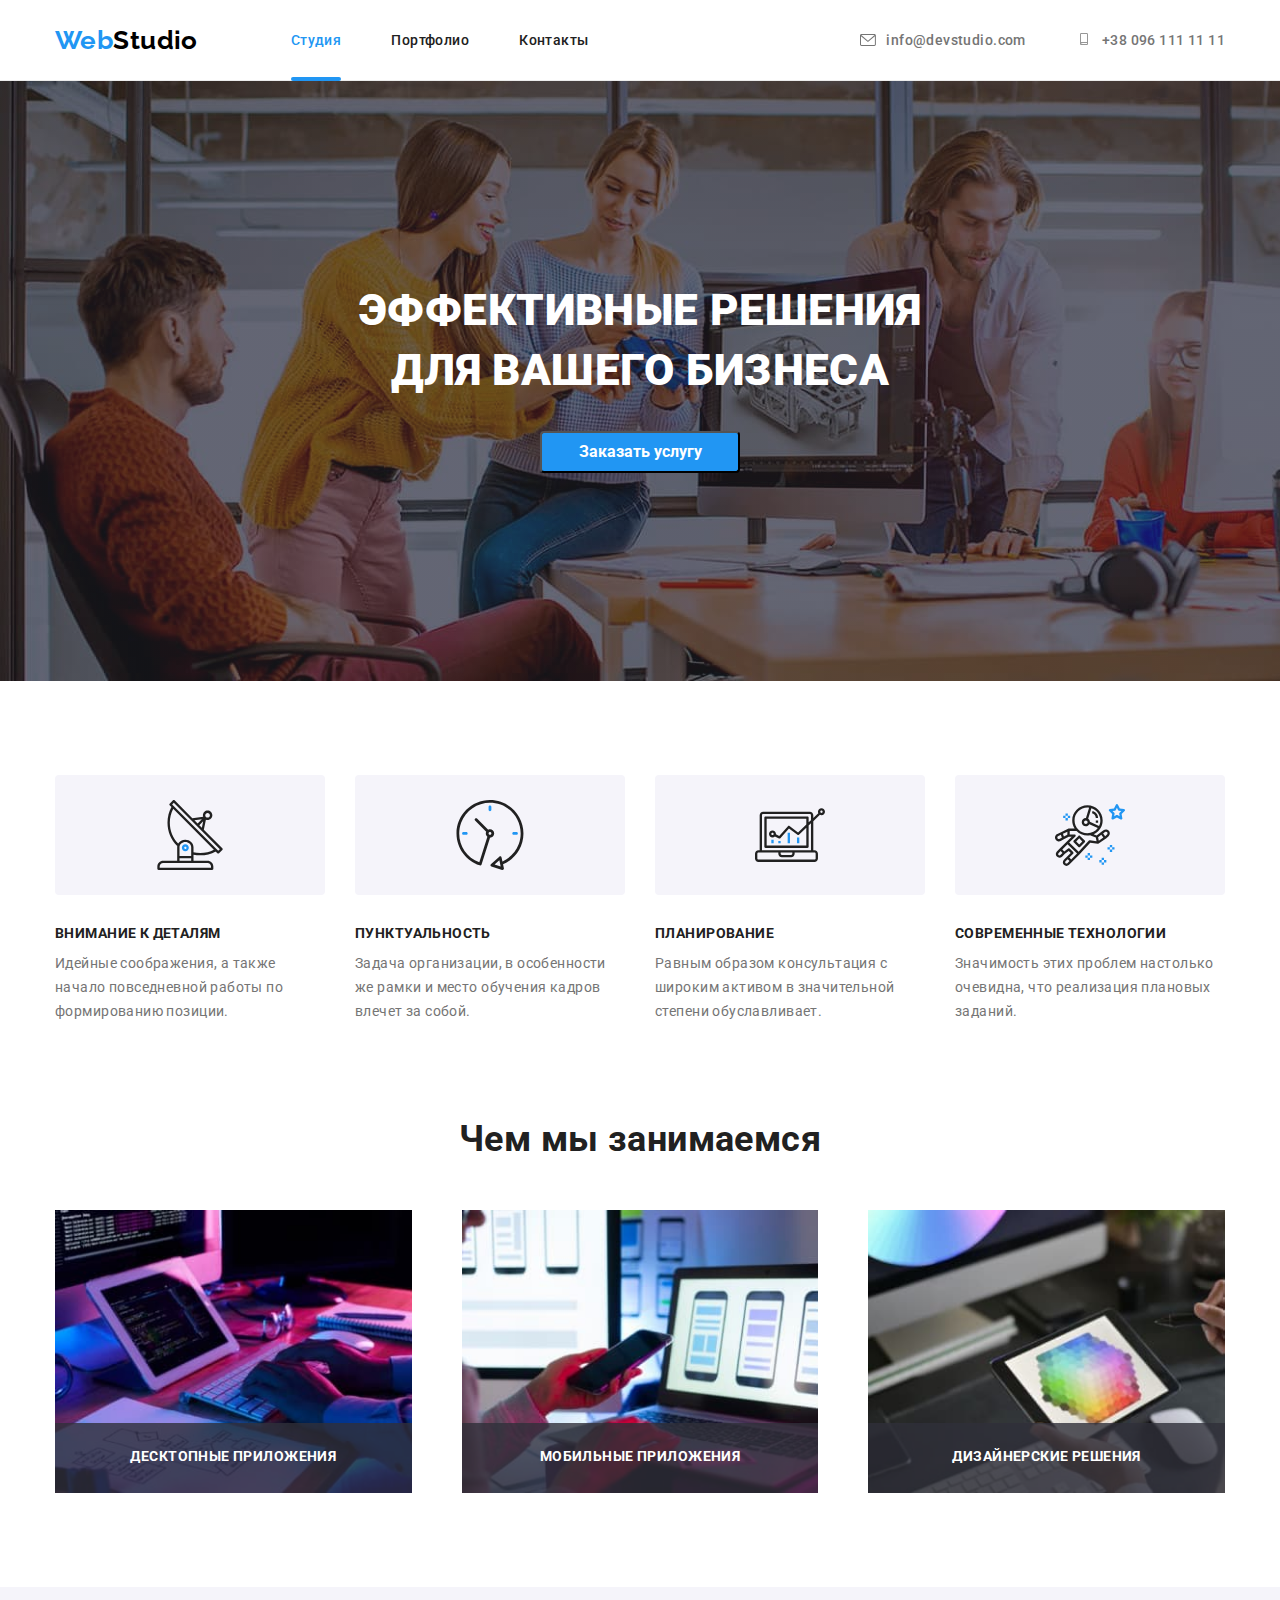
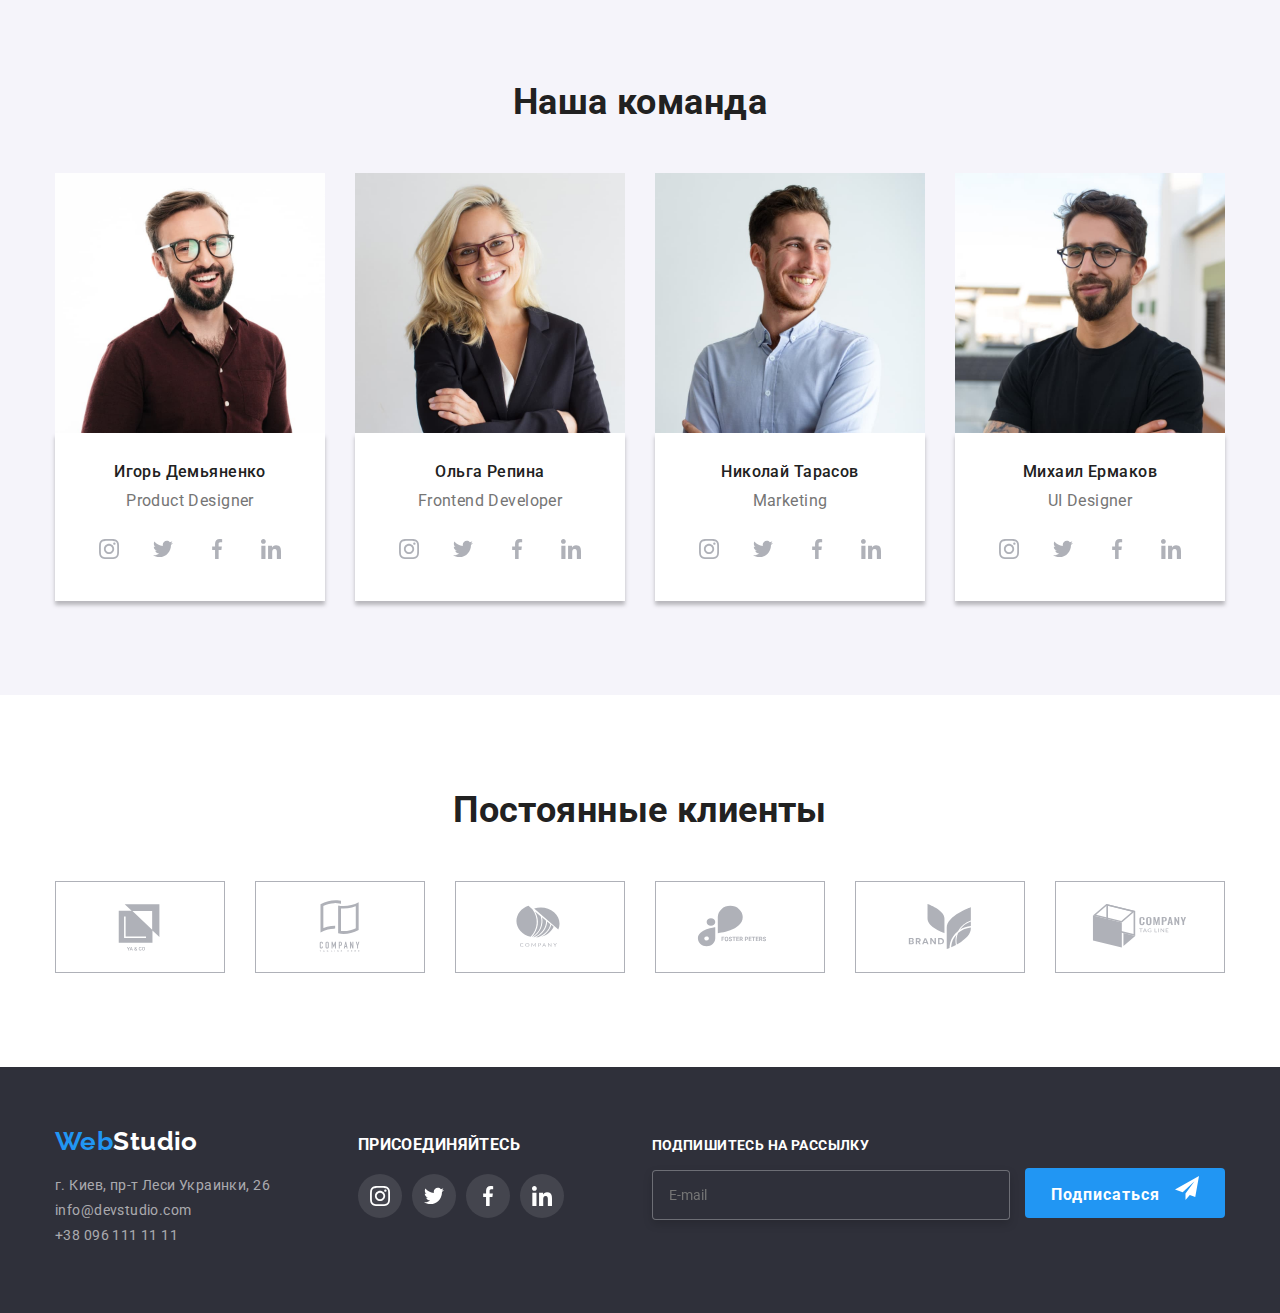
==== commit a9e6f6f4: "проверка валидации, исправление формы модального окна" ====
--- a/index.html
+++ b/index.html
@@ -79,15 +79,15 @@
                                     <p class="title-modal">Оставьте свои данные, мы вам перезвоним</p>
                                     <form class="form " autocomplete="off">
                                         <div class="form-field">
-                                            <label for="name" class="label">Имя</label>
-                                            <input class="input" type="name" name="name" id="name">
+                                            <label for="text" class="label">Имя</label>
+                                            <input class="input-modal" type="text" name="text" id="text">
                                             <svg class="modal-form-icon">
                                                 <use href="./images/icons.svg#icon-personblack"></use>
                                             </svg>
                                         </div>
                                         <div class="form-field">
                                             <label for="tel">Телефон</label>
-                                            <input class="input" type="tel" name="tel" id="tel" autocomplete="on">
+                                            <input class="input-modal" type="tel" name="tel" id="tel" autocomplete="on">
                                         <svg class="modal-form-icon">
                                             <use href="./images/icons.svg#icon-phoneblack"></use>
                                         </svg>
@@ -95,7 +95,7 @@
 
                                         <div class="form-field">
                                             <label for="email">Почта</label>
-                                            <input class="input" type="email" name="email" id="email" autocomplete="on">
+                                            <input class="input-modal" type="email" name="email" id="email" autocomplete="on">
                                         <svg class="modal-form-icon">
                                             <use href="./images/icons.svg#icon-emailblack"></use>
                                         </svg>
@@ -103,17 +103,17 @@
 
                                         <div class="form-field">
                                             <label for="comment">Комментарий</label>
-                                            <textarea class="input" name="comment" id="comment" rows="5" placeholder="Введите текст"></textarea>
+                                            <textarea class="input-modal textarea" name="comment" id="comment" rows="5" placeholder="Введите текст"></textarea>
                                         </div>
 
                                         <div class="form-fields">
                                             <label for="checks">
-                                            <input class="input checkbox" type="checkbox" name="condition" value="check" id="checks">
+                                            <input class="input-modal checkbox" type="checkbox" name="condition" value="check" id="checks">
                                             <span class="modal-form-check">
                                                
                                             </span>
                                             </label>
-                                            <label for="check">Соглашаюсь с рассылкой и принимаю <a href="" class="check-color">Условия договора</a></label>
+                                            <label>Соглашаюсь с рассылкой и принимаю <a href="" class="check-color">Условия договора</a></label>
                                         </div>
                                         <div class="form-fields">
                                             <button type="submit" class="submit-button" >Отправить</button>
@@ -346,7 +346,7 @@
                                     <p class="post">UI Designer</p>
                                     <ul class="team-soc">
                                         <li class="team-child">
-                                            <a href=""class="soc-link">
+                                            <a href="" class="soc-link">
                                                 <svg class="team-icon">
                                                     <use href="./images/sprite.svg#icon-instagram"></use>
                                                 </svg>
@@ -496,7 +496,7 @@
                 
                     
                         <form class="js-speaker-form footer-form">                            
-                            <input type="email" class="form-email" name="email" id="email" placeholder="E-mail">
+                            <input type="email" class="form-email" name="mail-footer" id="mail" placeholder="E-mail">
                             <button type="submit" class="form-button">Подписаться
                             <svg class="form-icons">
                                 <use href="./images/icons.svg#icon-iconsend"></use>
--- a/css/style.css
+++ b/css/style.css
@@ -211,10 +211,9 @@
   transition: fill 250ms cubic-bezier(0.4, 0, 0.2, 1);
   width: 18px;
   height: 18px;
-  fill: #000000;
-}
-.modal-icon:focus,
-.modal-icon:hover {
+}
+.modal-button:focus,
+.modal-button:hover {
   fill: var(--accent);
 }
 .modal-text {
@@ -251,7 +250,10 @@
 
 textarea {
   resize: none;
-}
+  width: 448px;
+  height: 120px;
+}
+
 .title-modal {
   color: var(--title-text-color);
   font-weight: 700;
@@ -278,7 +280,7 @@
 .form-field label {
   margin-bottom: 4px;
 }
-.form-field .input {
+.form-field .input-modal {
   color: var(--primary-text-color);
   font-weight: 400;
   font-size: 12px;
@@ -287,6 +289,9 @@
   margin: 0;
   border: 1px solid rgb(33, 33, 33, 0.2);
   padding-left: 42px;
+}
+.form-field .input-modal:last-child {
+  padding-left: 15px;
 }
 
 .form-field > .input:last-child {
@@ -321,7 +326,7 @@
   background-color: #188ce8;
 }
 
-.input:focus ~ .modal-form-icon {
+.input-modal:focus ~ .modal-form-icon {
   fill: var(--accent);
 }
 
@@ -333,7 +338,7 @@
   left: 12px;
 }
 
-.input:focus {
+.input-modal:focus {
   outline: none;
   border: 1px solid var(--accent);
   cursor: pointer;
@@ -724,6 +729,7 @@
   border: none;
   border-radius: 4px;
   cursor: pointer;
+  margin-left: 12px;
 }
 .form-button:focus,
 .form-button:hover {
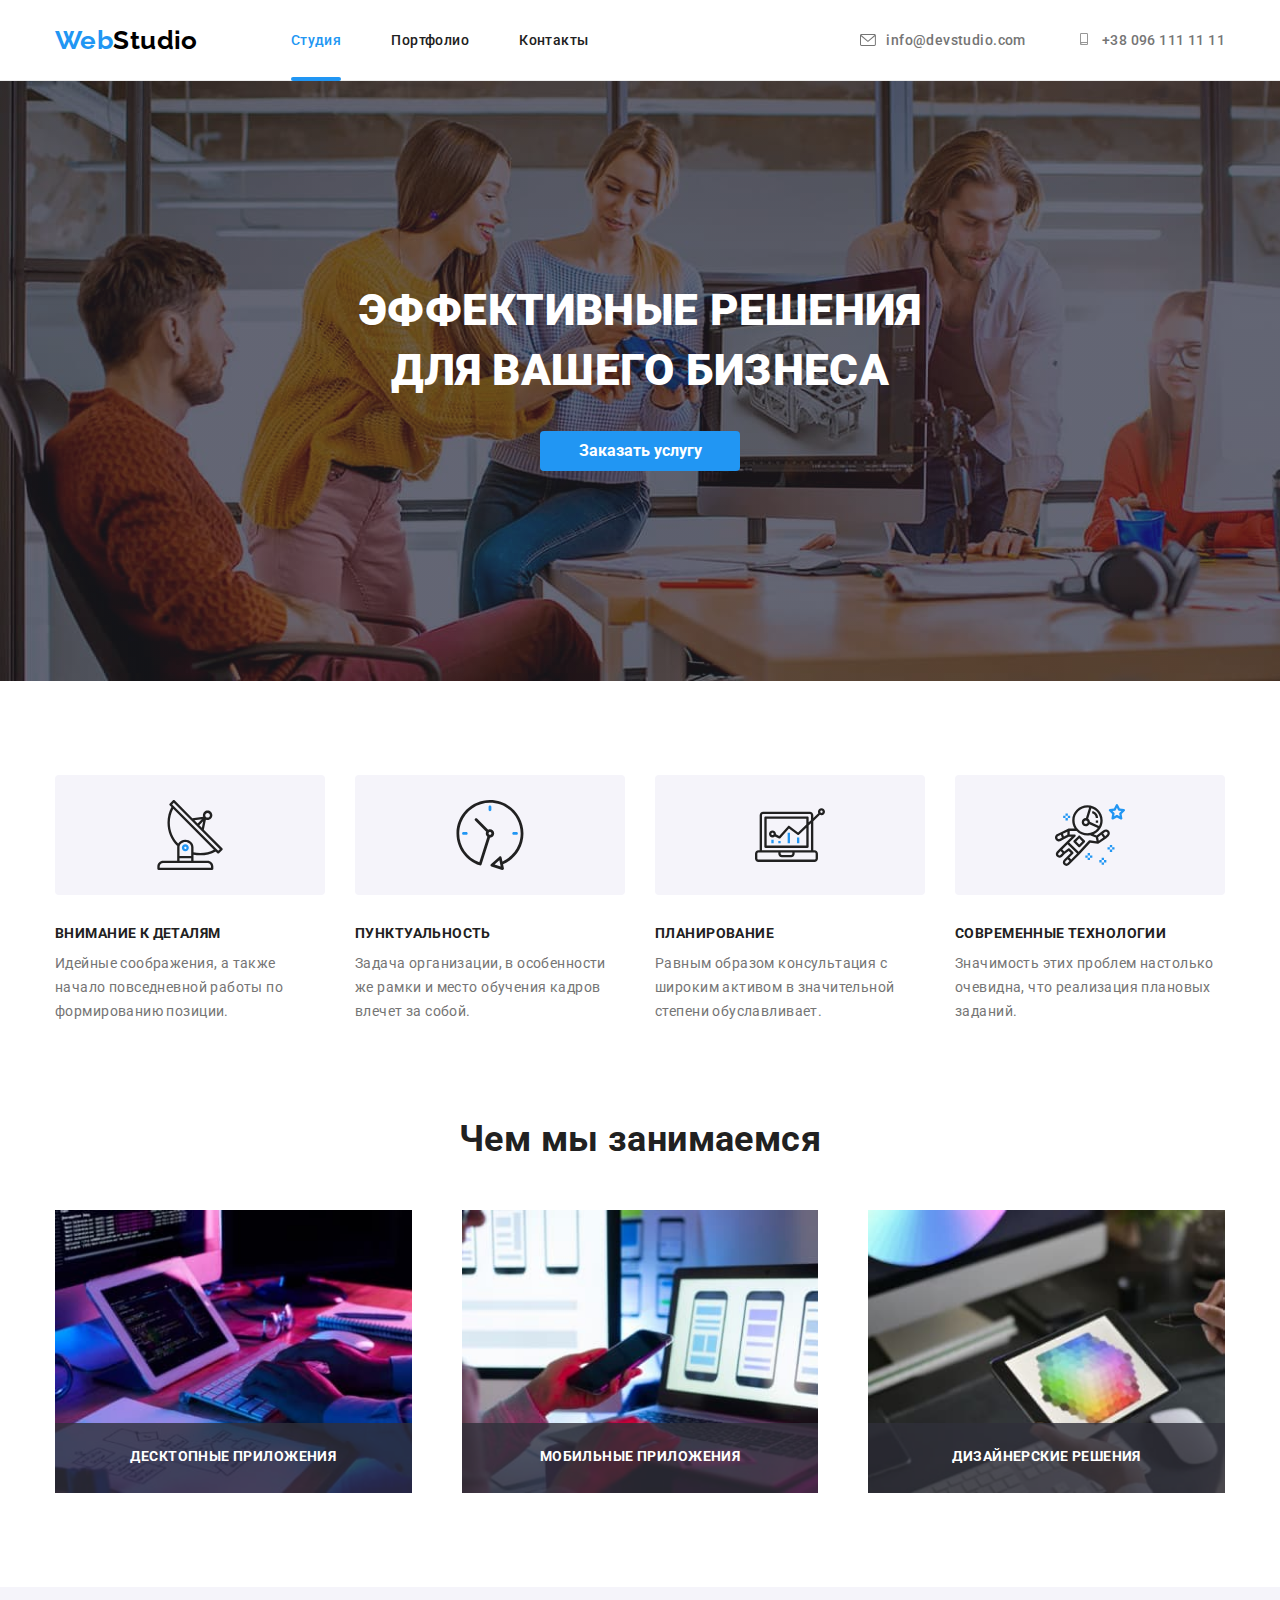
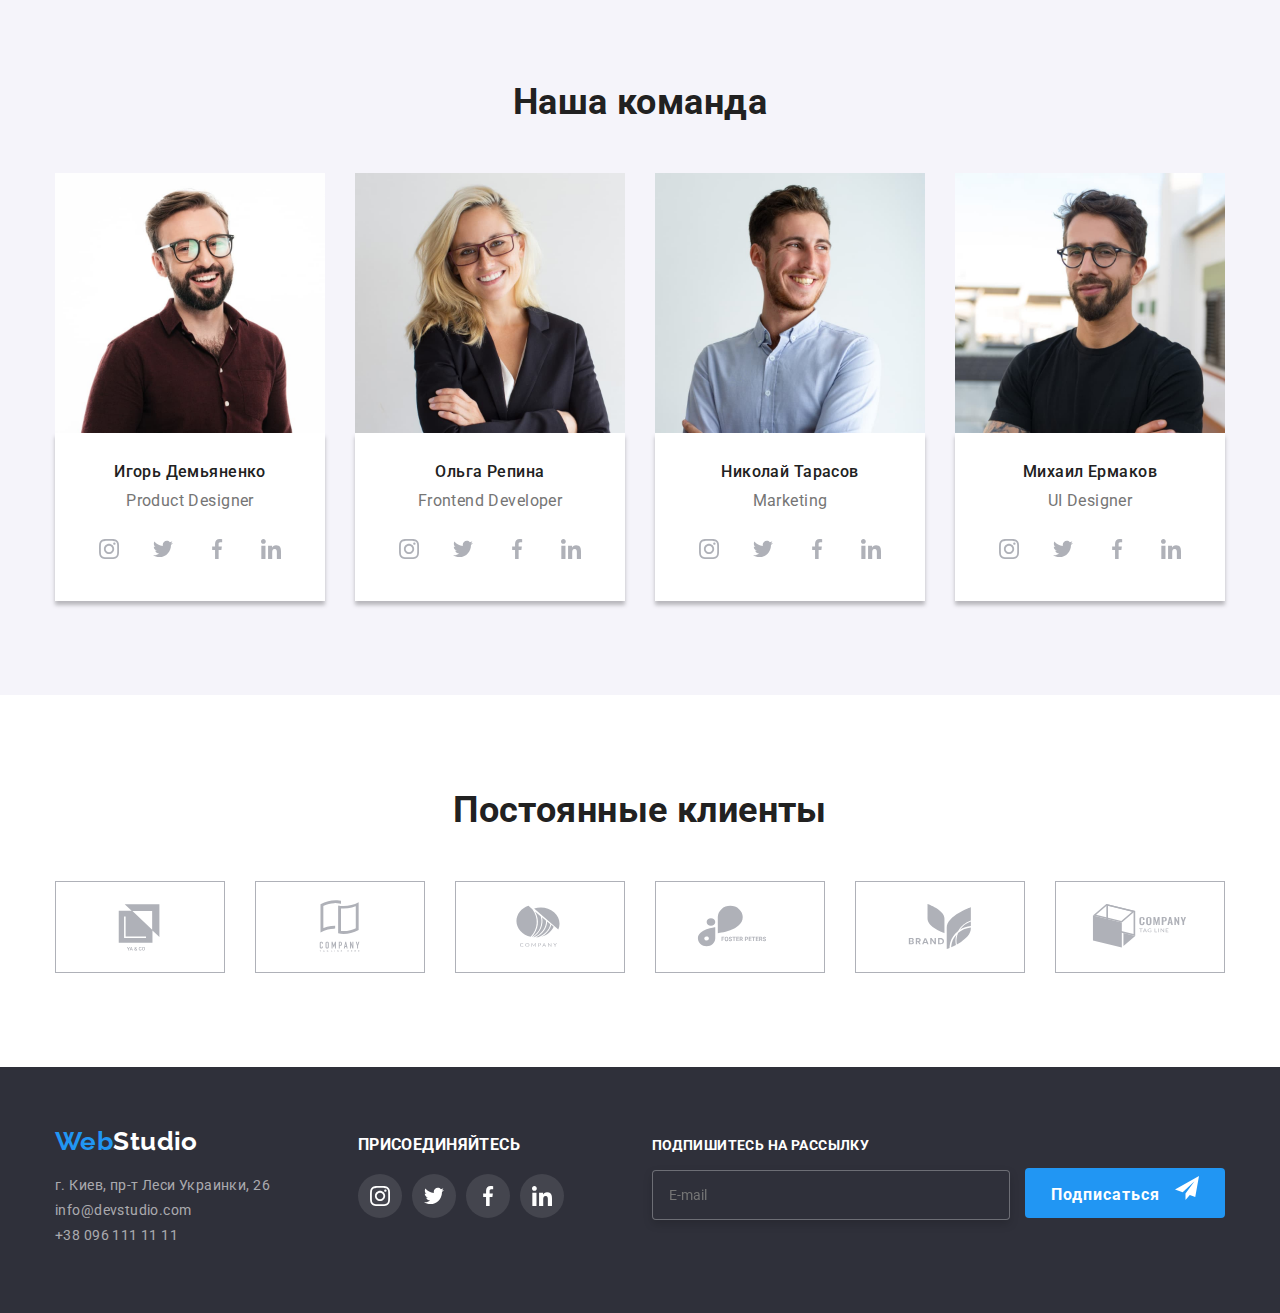
==== commit 2614590c: "дорабатывала модальное окно, чекбокс" ====
--- a/index.html
+++ b/index.html
@@ -109,11 +109,12 @@
                                         <div class="form-fields">
                                             <label for="checks">
                                             <input class="input-modal checkbox" type="checkbox" name="condition" value="check" id="checks">
-                                            <span class="modal-form-check">
-                                               
+                                            <span class="modal-form-check">                                             
+                                            </span>
+                                            <span>
+                                                Соглашаюсь с рассылкой и принимаю <a href="" class="check-color">Условия договора</a>
                                             </span>
                                             </label>
-                                            <label>Соглашаюсь с рассылкой и принимаю <a href="" class="check-color">Условия договора</a></label>
                                         </div>
                                         <div class="form-fields">
                                             <button type="submit" class="submit-button" >Отправить</button>
--- a/css/style.css
+++ b/css/style.css
@@ -185,6 +185,9 @@
   transition: opacity 250ms cubic-bezier(0.4, 0, 0.2, 1),
     visibility 250ms cubic-bezier(0.4, 0, 0.2, 1);
 }
+.button {
+  border: 1px solid transparent;
+}
 .modal {
   position: absolute;
   top: 50%;
@@ -260,7 +263,7 @@
   font-size: 20px;
   line-height: 1.15;
   padding: 0;
-  margin: 40px 39px 12px 41px;
+  margin: 40px 40px 12px 40px;
 }
 .form {
   width: 448px;
@@ -270,7 +273,7 @@
 .form-field {
   display: flex;
   flex-direction: column;
-  margin-bottom: 20px;
+  margin-bottom: 10px;
   text-align: start;
 }
 .form-fields {
@@ -302,6 +305,7 @@
   font-weight: 400;
   font-size: 14px;
   line-height: 1.72;
+  border: 1px solid #2196f3;
 }
 .check-color {
   color: var(--accent);
@@ -320,6 +324,7 @@
   cursor: pointer;
   box-sizing: border-box;
   margin-top: 30px;
+  margin-bottom: 40px;
 }
 .submit-button:hover,
 .submit-button:focus {
